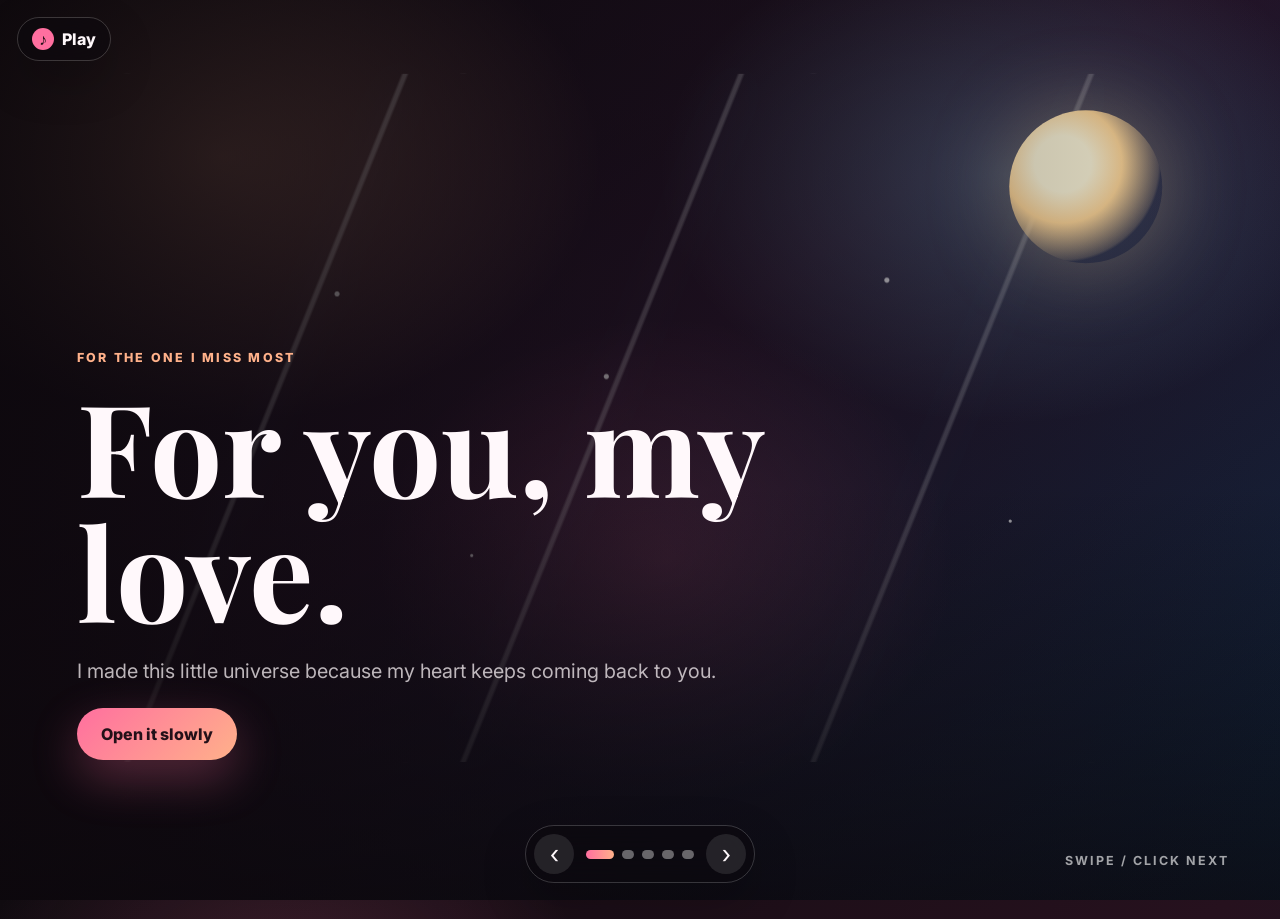
==== index.html @ dfc43c42 "Add files via upload" ====
﻿<!DOCTYPE html>
<html lang="en">
<head>
  <meta charset="UTF-8">
  <meta name="viewport" content="width=device-width, initial-scale=1.0">
  <title>For You, Across the Distance</title>
  <link rel="preconnect" href="https://fonts.googleapis.com">
  <link rel="preconnect" href="https://fonts.gstatic.com" crossorigin>
  <link href="https://fonts.googleapis.com/css2?family=Inter:wght@400;500;600;700;800&family=Playfair+Display:ital,wght@0,700;1,700&display=swap" rel="stylesheet">
  <link rel="stylesheet" href="styles.css">
</head>
<body>
  <audio id="loveSong" src="assets/audio/bg-music.mp3" preload="auto" autoplay loop playsinline></audio>

  <div class="sky" aria-hidden="true">
    <span></span><span></span><span></span><span></span><span></span><span></span>
  </div>

  <button class="music-toggle" id="musicToggle" type="button" aria-label="Play music">
    <span class="music-icon">♪</span>
    <span id="musicText">Play</span>
  </button>

  <main class="story" id="story">
    <section class="page hero is-active" data-page="0" aria-label="Opening">
      <div class="hero-bg" role="img" aria-label="Animated night sky for a long distance love letter"></div>
      <div class="hero-shade"></div>
      <div class="hero-copy reveal">
        <p class="kicker">for the one i miss most</p>
        <h1>For you, my love.</h1>
        <p class="lead">I made this little universe because my heart keeps coming back to you.</p>
        <button class="primary" id="startBtn" type="button">Open it slowly</button>
      </div>
      <div class="scroll-cue">swipe / click next</div>
    </section>

    <section class="page distance" data-page="1" aria-label="Distance">
      <div class="page-inner split">
        <div class="copy-block reveal">
          <p class="kicker">page 01</p>
          <h2>Distance is just a number trying too hard.</h2>
          <p>I still look for you in small parts of my day: in songs, in late-night messages, and in the quiet seconds before your name lights up my screen.</p>
        </div>
        <div class="orbit-stage reveal delay-1" aria-hidden="true">
          <div class="planet left">me</div>
          <div class="orbit-line"></div>
          <div class="planet right">you</div>
          <div class="signal s1"></div>
          <div class="signal s2"></div>
          <div class="signal s3"></div>
          <p class="orbit-note">two places, one feeling</p>
        </div>
      </div>
    </section>

    <section class="page gallery" data-page="2" aria-label="Memories">
      <div class="page-inner">
        <div class="copy-block narrow reveal">
          <p class="kicker">page 02</p>
          <h2>I keep the little moments close.</h2>
          <p>Not because every photo is perfect, but because every version of you gives me one more reason to smile first.</p>
        </div>
        <div class="photo-rail reveal delay-1">
          <figure><img src="assets/photos/story-intro.jpg" alt="First memory"><figcaption>the moment I started feeling sure</figcaption></figure>
          <figure><img src="assets/photos/story-strip-1.jpg" alt="Second memory"><figcaption>the one I keep replaying</figcaption></figure>
          <figure><img src="assets/photos/story-strip-2.jpg" alt="Third memory"><figcaption>the one that makes distance softer</figcaption></figure>
          <figure><img src="assets/photos/story-strip-3.jpg" alt="Fourth memory"><figcaption>the one I want to repeat</figcaption></figure>
        </div>
      </div>
    </section>

    <section class="page reasons" data-page="3" aria-label="Reasons">
      <div class="page-inner split reverse">
        <div class="reason-wheel reveal" aria-hidden="true">
          <span>your laugh</span>
          <span>your texts</span>
          <span>your stories</span>
          <span>your care</span>
          <span>your randomness</span>
          <span>your presence</span>
        </div>
        <div class="copy-block reveal delay-1">
          <p class="kicker">page 03</p>
          <h2>I like you even when loving from far away is not easy.</h2>
          <p>I like the way you show up. The way you turn an ordinary day into something warmer. The way your name makes every notification feel different.</p>
        </div>
      </div>
    </section>

    <section class="page proposal" data-page="4" aria-label="Question">
      <div class="proposal-bg" aria-hidden="true"></div>
      <div class="final-copy reveal">
        <p class="kicker">last page</p>
        <h2>So... can I be the person who loves you a little more seriously?</h2>
        <p>From far away for now, until one day the distance becomes a memory.</p>
        <div class="answer-row">
          <button class="yes" id="yesBtn" type="button">Yes</button>
          <button class="no" id="noBtn" type="button">Let me think</button>
        </div>
        <p class="answer" id="answerText" aria-live="polite"></p>
      </div>
    </section>
  </main>

  <nav class="pager" aria-label="Page navigation">
    <button class="nav-btn" id="prevBtn" type="button" aria-label="Previous page">‹</button>
    <div class="dots" id="dots"></div>
    <button class="nav-btn" id="nextBtn" type="button" aria-label="Next page">›</button>
  </nav>

  <script src="script.js" defer></script>
</body>
</html>
---- styles.css ----
﻿:root {
  --bg: #100b10;
  --ink: #fff8fb;
  --muted: rgba(255, 248, 251, 0.72);
  --line: rgba(255, 248, 251, 0.2);
  --rose: #ff6f9f;
  --peach: #ffb18a;
  --blue: #8ed8ff;
  --shadow: rgba(0, 0, 0, 0.38);
}

* { box-sizing: border-box; }

html,
body {
  min-height: 100%;
  margin: 0;
}

body {
  overflow: hidden;
  font-family: Inter, "Segoe UI", sans-serif;
  color: var(--ink);
  background:
    radial-gradient(circle at 22% 18%, rgba(255, 111, 159, 0.2), transparent 26%),
    radial-gradient(circle at 78% 74%, rgba(142, 216, 255, 0.16), transparent 28%),
    linear-gradient(145deg, #100b10 0%, #26111e 48%, #151b2d 100%);
}

button {
  border: 0;
  font: inherit;
  color: inherit;
  cursor: pointer;
}

img {
  display: block;
  width: 100%;
  height: 100%;
  object-fit: cover;
}

.sky {
  position: fixed;
  inset: 0;
  overflow: hidden;
  pointer-events: none;
  z-index: 1;
}

.sky span {
  position: absolute;
  width: 7px;
  height: 7px;
  border-radius: 999px;
  background: rgba(255, 255, 255, 0.72);
  box-shadow: 0 0 22px rgba(255, 180, 210, 0.9);
  animation: drift 15s linear infinite;
}

.sky span:nth-child(1) { left: 9%; top: 84%; animation-duration: 17s; }
.sky span:nth-child(2) { left: 26%; top: 72%; animation-duration: 20s; animation-delay: -4s; }
.sky span:nth-child(3) { left: 43%; top: 92%; animation-duration: 18s; animation-delay: -7s; }
.sky span:nth-child(4) { left: 62%; top: 80%; animation-duration: 22s; animation-delay: -2s; }
.sky span:nth-child(5) { left: 78%; top: 88%; animation-duration: 19s; animation-delay: -10s; }
.sky span:nth-child(6) { left: 91%; top: 74%; animation-duration: 24s; animation-delay: -5s; }

.story {
  position: relative;
  z-index: 2;
  width: 100vw;
  height: 100svh;
}

.page {
  position: absolute;
  inset: 0;
  display: grid;
  place-items: center;
  padding: clamp(24px, 4vw, 60px);
  opacity: 0;
  visibility: hidden;
  transform: translateY(26px) scale(0.985);
  transition: opacity 700ms ease, transform 800ms cubic-bezier(0.2, 0.8, 0.2, 1), visibility 700ms;
  overflow: hidden;
}

.page.is-active {
  opacity: 1;
  visibility: visible;
  transform: translateY(0) scale(1);
}

.page-inner {
  width: min(1120px, 100%);
  display: grid;
  gap: clamp(28px, 5vw, 78px);
  align-items: center;
}

.split { grid-template-columns: minmax(0, 0.9fr) minmax(320px, 1.1fr); }
.reverse { grid-template-columns: minmax(320px, 1.05fr) minmax(0, 0.95fr); }

.hero {
  place-items: end start;
  padding: clamp(26px, 6vw, 84px);
}

.hero-bg,
.hero-shade,
.proposal-bg {
  position: absolute;
  inset: 0;
}

.hero-bg {
  background:
    radial-gradient(ellipse at 18% 18%, rgba(255, 177, 138, 0.34), transparent 25%),
    radial-gradient(ellipse at 78% 20%, rgba(142, 216, 255, 0.28), transparent 24%),
    radial-gradient(ellipse at 52% 62%, rgba(255, 111, 159, 0.2), transparent 30%),
    linear-gradient(145deg, #100b10 0%, #251429 46%, #0d2740 100%);
  transform: scale(1.02);
  animation: sky-breathe 18s ease-in-out infinite alternate;
}

.hero-bg::before {
  content: "";
  position: absolute;
  inset: 9% 7% 16%;
  background:
    linear-gradient(112deg, transparent 0 23%, rgba(255,255,255,0.42) 23.2% 23.4%, transparent 23.6% 47%, rgba(255,255,255,0.34) 47.2% 47.4%, transparent 47.6% 72%, rgba(255,255,255,0.28) 72.2% 72.4%, transparent 72.6%),
    radial-gradient(circle at 23% 32%, #fff 0 2px, transparent 3px),
    radial-gradient(circle at 47% 44%, #fff 0 2px, transparent 3px),
    radial-gradient(circle at 72% 30%, #fff 0 2px, transparent 3px),
    radial-gradient(circle at 35% 70%, #fff 0 1px, transparent 2px),
    radial-gradient(circle at 83% 65%, #fff 0 1px, transparent 2px);
  opacity: 0.72;
  filter: drop-shadow(0 0 20px rgba(142, 216, 255, 0.45));
  animation: constellation 9s ease-in-out infinite alternate;
}

.hero-bg::after {
  content: "";
  position: absolute;
  right: 10%;
  top: 13%;
  width: clamp(72px, 12vw, 150px);
  aspect-ratio: 1;
  border-radius: 50%;
  background: radial-gradient(circle at 35% 35%, #fff9dc 0 20%, #ffd89a 42%, rgba(255,216,154,0.18) 68%, transparent 70%);
  box-shadow: 0 0 80px rgba(255, 216, 154, 0.34);
}

.hero-shade {
  background:
    linear-gradient(90deg, rgba(11, 7, 11, 0.82) 0%, rgba(11, 7, 11, 0.46) 45%, rgba(11, 7, 11, 0.08) 100%),
    linear-gradient(0deg, rgba(11, 7, 11, 0.7), transparent 46%);
}

.hero-copy,
.final-copy,
.copy-block {
  position: relative;
  z-index: 2;
}

.hero-copy {
  width: min(720px, calc(100vw - 64px));
  padding-bottom: clamp(42px, 7vh, 80px);
}

.kicker {
  margin: 0 0 14px;
  color: var(--peach);
  font-size: 0.78rem;
  font-weight: 800;
  letter-spacing: 0.18em;
  text-transform: uppercase;
}

h1,
h2 {
  margin: 0;
  max-width: 940px;
  font-family: "Playfair Display", Georgia, serif;
  font-weight: 700;
  line-height: 0.98;
  letter-spacing: 0;
}

h1 { font-size: clamp(3.1rem, 10vw, 8.6rem); }
h2 { font-size: clamp(2.2rem, 5.9vw, 5.8rem); }

p {
  font-size: clamp(1rem, 1.55vw, 1.24rem);
  line-height: 1.75;
}

.lead,
.copy-block p,
.final-copy p {
  max-width: 650px;
  color: var(--muted);
}

.primary,
.yes,
.no {
  min-height: 52px;
  padding: 0 24px;
  border-radius: 999px;
  transition: transform 220ms ease, background 220ms ease, box-shadow 220ms ease, opacity 220ms ease;
}

.primary,
.yes {
  background: linear-gradient(135deg, var(--rose), var(--peach));
  color: #231018;
  font-weight: 800;
  box-shadow: 0 18px 48px rgba(255, 111, 159, 0.3);
}

.primary:hover,
.yes:hover {
  transform: translateY(-3px) scale(1.02);
  box-shadow: 0 24px 58px rgba(255, 111, 159, 0.4);
}

.no {
  background: rgba(255, 255, 255, 0.1);
  outline: 1px solid var(--line);
  backdrop-filter: blur(16px);
}

.scroll-cue {
  position: absolute;
  right: clamp(22px, 4vw, 64px);
  bottom: 32px;
  color: rgba(255, 255, 255, 0.62);
  font-size: 0.78rem;
  font-weight: 700;
  letter-spacing: 0.16em;
  text-transform: uppercase;
  animation: cue 1.8s ease-in-out infinite;
}

.orbit-stage {
  position: relative;
  min-height: min(66vh, 560px);
  border-top: 1px solid var(--line);
  border-bottom: 1px solid var(--line);
}

.planet {
  position: absolute;
  top: 50%;
  width: clamp(90px, 13vw, 144px);
  aspect-ratio: 1;
  display: grid;
  place-items: center;
  border-radius: 999px;
  background: rgba(255, 255, 255, 0.1);
  outline: 1px solid rgba(255, 255, 255, 0.22);
  box-shadow: inset 0 0 32px rgba(255, 255, 255, 0.1), 0 22px 60px var(--shadow);
  font-weight: 900;
  transform: translateY(-50%);
}

.planet.left { left: 4%; background: radial-gradient(circle at 35% 30%, #ffd1df, #ff6f9f 62%, #772c55); }
.planet.right { right: 4%; background: radial-gradient(circle at 35% 30%, #e4f7ff, #8ed8ff 62%, #24486b); }

.orbit-line {
  position: absolute;
  left: 15%;
  right: 15%;
  top: 50%;
  height: 1px;
  background: linear-gradient(90deg, transparent, rgba(255, 255, 255, 0.58), transparent);
}

.signal {
  position: absolute;
  top: calc(50% - 7px);
  left: 18%;
  width: 14px;
  height: 14px;
  border-radius: 999px;
  background: #fff;
  box-shadow: 0 0 28px var(--blue);
  animation: signal 3.4s ease-in-out infinite;
}

.signal.s2 { animation-delay: 0.8s; }
.signal.s3 { animation-delay: 1.6s; }

.orbit-note {
  position: absolute;
  left: 50%;
  bottom: 12%;
  margin: 0;
  transform: translateX(-50%);
  white-space: nowrap;
  color: rgba(255, 255, 255, 0.72);
  font-weight: 700;
}

.narrow { max-width: 780px; }

.photo-rail {
  display: grid;
  grid-template-columns: repeat(4, minmax(170px, 1fr));
  gap: clamp(12px, 2vw, 22px);
  width: 100%;
  perspective: 1000px;
}

.photo-rail figure {
  position: relative;
  height: clamp(260px, 42vh, 480px);
  margin: 0;
  overflow: hidden;
  border-radius: 28px;
  box-shadow: 0 30px 70px var(--shadow);
  transform: translateY(var(--lift, 0)) rotate(var(--tilt, 0deg));
  transition: transform 500ms ease, filter 500ms ease;
}

.photo-rail figure:nth-child(1) { --lift: 22px; --tilt: -3deg; }
.photo-rail figure:nth-child(2) { --lift: -12px; --tilt: 2deg; }
.photo-rail figure:nth-child(3) { --lift: 32px; --tilt: -1deg; }
.photo-rail figure:nth-child(4) { --lift: -4px; --tilt: 3deg; }

.photo-rail figure:hover {
  transform: translateY(-18px) rotate(0deg) scale(1.03);
  z-index: 2;
}

.photo-rail figcaption {
  position: absolute;
  left: 16px;
  right: 16px;
  bottom: 16px;
  padding: 12px 14px;
  border-radius: 18px;
  background: rgba(10, 8, 12, 0.58);
  color: rgba(255, 255, 255, 0.86);
  font-size: 0.9rem;
  font-weight: 700;
  backdrop-filter: blur(12px);
}

.reason-wheel {
  position: relative;
  width: min(70vmin, 540px);
  aspect-ratio: 1;
  margin: auto;
  border-radius: 50%;
  border: 1px solid var(--line);
  animation: slow-spin 24s linear infinite;
}

.reason-wheel::before {
  content: "you";
  position: absolute;
  inset: 27%;
  display: grid;
  place-items: center;
  border-radius: 50%;
  background: radial-gradient(circle, rgba(255, 111, 159, 0.38), rgba(255, 255, 255, 0.08));
  font-family: "Playfair Display", Georgia, serif;
  font-size: clamp(2rem, 5vw, 4rem);
  font-weight: 700;
  box-shadow: 0 0 80px rgba(255, 111, 159, 0.22);
}

.reason-wheel span {
  position: absolute;
  left: 50%;
  top: 50%;
  padding: 10px 14px;
  border-radius: 999px;
  background: rgba(255, 255, 255, 0.1);
  outline: 1px solid var(--line);
  font-weight: 800;
  white-space: nowrap;
  transform: rotate(var(--a)) translateX(220px) rotate(calc(-1 * var(--a)));
}

.reason-wheel span:nth-child(1) { --a: 0deg; }
.reason-wheel span:nth-child(2) { --a: 60deg; }
.reason-wheel span:nth-child(3) { --a: 120deg; }
.reason-wheel span:nth-child(4) { --a: 180deg; }
.reason-wheel span:nth-child(5) { --a: 240deg; }
.reason-wheel span:nth-child(6) { --a: 300deg; }

.proposal { text-align: center; }

.proposal-bg {
  background:
    radial-gradient(ellipse at 50% 30%, rgba(255, 111, 159, 0.36), transparent 28%),
    radial-gradient(ellipse at 75% 72%, rgba(142, 216, 255, 0.24), transparent 30%),
    linear-gradient(145deg, #150a12 0%, #2a1333 48%, #081d2f 100%);
  filter: saturate(1.12);
  transform: scale(1.04);
  animation: sky-breathe 20s ease-in-out infinite alternate;
}

.final-copy {
  width: min(920px, 100%);
  display: grid;
  justify-items: center;
}

.answer-row {
  position: relative;
  width: min(420px, 100%);
  min-height: 74px;
  display: flex;
  align-items: center;
  justify-content: center;
  gap: 14px;
  margin-top: 20px;
}

.answer {
  min-height: 34px;
  margin: 10px 0 0;
  color: #ffe2ec;
  font-weight: 800;
}

.music-toggle,
.pager {
  position: fixed;
  z-index: 5;
  display: flex;
  align-items: center;
  background: rgba(12, 8, 14, 0.54);
  outline: 1px solid rgba(255, 255, 255, 0.18);
  backdrop-filter: blur(18px);
  box-shadow: 0 18px 48px rgba(0, 0, 0, 0.22);
}

.music-toggle {
  top: 18px;
  left: 18px;
  right: auto;
  gap: 8px;
  height: 42px;
  padding: 0 14px;
  border-radius: 999px;
  font-weight: 800;
}

.music-icon {
  display: inline-grid;
  place-items: center;
  width: 22px;
  height: 22px;
  border-radius: 50%;
  background: var(--rose);
  color: #211016;
}

.music-toggle.is-playing .music-icon { animation: pulse 1.1s ease-in-out infinite; }

.pager {
  left: 50%;
  bottom: 18px;
  gap: 12px;
  padding: 8px;
  border-radius: 999px;
  transform: translateX(-50%);
}

.nav-btn {
  width: 40px;
  height: 40px;
  border-radius: 50%;
  background: rgba(255, 255, 255, 0.1);
  font-size: 1.6rem;
  line-height: 1;
}

.dots {
  display: flex;
  gap: 8px;
}

.dot {
  width: 9px;
  height: 9px;
  border-radius: 999px;
  background: rgba(255, 255, 255, 0.38);
  transition: width 260ms ease, background 260ms ease;
}

.dot.is-active {
  width: 28px;
  background: linear-gradient(90deg, var(--rose), var(--peach));
}

.reveal {
  opacity: 0;
  transform: translateY(24px);
}

.page.is-active .reveal { animation: reveal 760ms cubic-bezier(0.2, 0.8, 0.2, 1) forwards; }
.page.is-active .delay-1 { animation-delay: 180ms; }

@keyframes reveal { to { opacity: 1; transform: translateY(0); } }

@keyframes drift {
  from { transform: translate3d(0, 0, 0) scale(0.7); opacity: 0; }
  15% { opacity: 1; }
  to { transform: translate3d(-12vw, -105vh, 0) scale(1.25); opacity: 0; }
}

@keyframes sky-breathe { to { transform: scale(1.12) translate3d(1.5%, -1.5%, 0); } }

@keyframes constellation {
  0% { transform: translate3d(-8px, 6px, 0) scale(0.98); opacity: 0.48; }
  100% { transform: translate3d(10px, -8px, 0) scale(1.03); opacity: 0.82; }
}

@keyframes signal {
  0% { left: 17%; opacity: 0; transform: scale(0.65); }
  18% { opacity: 1; }
  82% { opacity: 1; }
  100% { left: 80%; opacity: 0; transform: scale(1.1); }
}

@keyframes slow-spin { to { transform: rotate(360deg); } }
@keyframes cue { 50% { transform: translateY(8px); opacity: 0.42; } }
@keyframes pulse { 50% { transform: scale(1.12); } }

@media (max-width: 840px) {
  .page { padding: 24px 18px 92px; }
  .hero { padding: 28px 20px 96px; }
  .hero-shade { background: linear-gradient(0deg, rgba(11, 7, 11, 0.84) 0%, rgba(11, 7, 11, 0.46) 70%, rgba(11, 7, 11, 0.24) 100%); }
  .split,
  .reverse { grid-template-columns: 1fr; }
  .orbit-stage { min-height: 320px; }
  .photo-rail { grid-template-columns: repeat(2, minmax(0, 1fr)); }
  .photo-rail figure { height: min(32vh, 230px); border-radius: 22px; }
  .photo-rail figure:nth-child(n) { --lift: 0; --tilt: 0deg; }
  .reason-wheel { width: min(84vw, 380px); }
  .reason-wheel span { font-size: 0.8rem; transform: rotate(var(--a)) translateX(155px) rotate(calc(-1 * var(--a))); }
  .scroll-cue { left: 22px; right: auto; }
}

@media (max-width: 460px) {
  .music-toggle {
    top: 12px;
    left: 12px;
    height: 38px;
    padding: 0 12px;
    max-width: calc(100vw - 24px);
  }

  .music-icon { width: 20px; height: 20px; }
  .hero-copy { width: min(326px, calc(100vw - 64px)); }
  h1 { font-size: clamp(2.55rem, 13vw, 3.75rem); }
  h2 { font-size: clamp(2.05rem, 11vw, 3.25rem); }
  p { font-size: 0.98rem; line-height: 1.62; }
  .photo-rail { gap: 10px; }
  .photo-rail figcaption { left: 10px; right: 10px; bottom: 10px; font-size: 0.75rem; }
  .planet { width: 82px; }
  .answer-row { min-height: 112px; align-items: flex-start; flex-wrap: wrap; }
}

@media (prefers-reduced-motion: reduce) {
  *,
  *::before,
  *::after {
    animation-duration: 0.001ms !important;
    animation-iteration-count: 1 !important;
    scroll-behavior: auto !important;
    transition-duration: 0.001ms !important;
  }
}
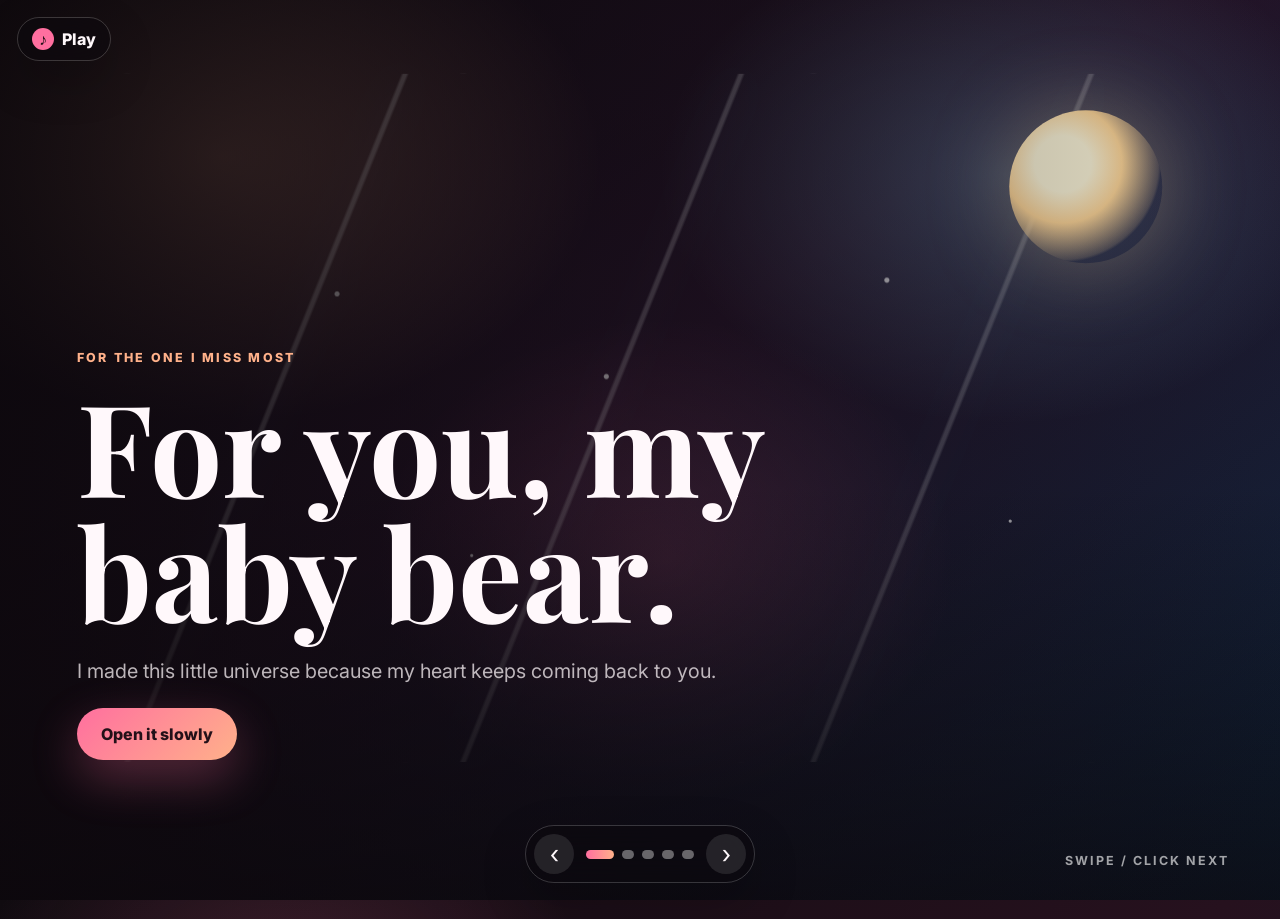
==== commit 5d978244: "Update index.html" ====
--- a/index.html
+++ b/index.html
@@ -1,115 +1,115 @@
-﻿<!DOCTYPE html>
-<html lang="en">
-<head>
-  <meta charset="UTF-8">
-  <meta name="viewport" content="width=device-width, initial-scale=1.0">
-  <title>For You, Across the Distance</title>
-  <link rel="preconnect" href="https://fonts.googleapis.com">
-  <link rel="preconnect" href="https://fonts.gstatic.com" crossorigin>
-  <link href="https://fonts.googleapis.com/css2?family=Inter:wght@400;500;600;700;800&family=Playfair+Display:ital,wght@0,700;1,700&display=swap" rel="stylesheet">
-  <link rel="stylesheet" href="styles.css">
-</head>
-<body>
-  <audio id="loveSong" src="assets/audio/bg-music.mp3" preload="auto" autoplay loop playsinline></audio>
-
-  <div class="sky" aria-hidden="true">
-    <span></span><span></span><span></span><span></span><span></span><span></span>
-  </div>
-
-  <button class="music-toggle" id="musicToggle" type="button" aria-label="Play music">
-    <span class="music-icon">♪</span>
-    <span id="musicText">Play</span>
-  </button>
-
-  <main class="story" id="story">
-    <section class="page hero is-active" data-page="0" aria-label="Opening">
-      <div class="hero-bg" role="img" aria-label="Animated night sky for a long distance love letter"></div>
-      <div class="hero-shade"></div>
-      <div class="hero-copy reveal">
-        <p class="kicker">for the one i miss most</p>
-        <h1>For you, my love.</h1>
-        <p class="lead">I made this little universe because my heart keeps coming back to you.</p>
-        <button class="primary" id="startBtn" type="button">Open it slowly</button>
-      </div>
-      <div class="scroll-cue">swipe / click next</div>
-    </section>
-
-    <section class="page distance" data-page="1" aria-label="Distance">
-      <div class="page-inner split">
-        <div class="copy-block reveal">
-          <p class="kicker">page 01</p>
-          <h2>Distance is just a number trying too hard.</h2>
-          <p>I still look for you in small parts of my day: in songs, in late-night messages, and in the quiet seconds before your name lights up my screen.</p>
-        </div>
-        <div class="orbit-stage reveal delay-1" aria-hidden="true">
-          <div class="planet left">me</div>
-          <div class="orbit-line"></div>
-          <div class="planet right">you</div>
-          <div class="signal s1"></div>
-          <div class="signal s2"></div>
-          <div class="signal s3"></div>
-          <p class="orbit-note">two places, one feeling</p>
-        </div>
-      </div>
-    </section>
-
-    <section class="page gallery" data-page="2" aria-label="Memories">
-      <div class="page-inner">
-        <div class="copy-block narrow reveal">
-          <p class="kicker">page 02</p>
-          <h2>I keep the little moments close.</h2>
-          <p>Not because every photo is perfect, but because every version of you gives me one more reason to smile first.</p>
-        </div>
-        <div class="photo-rail reveal delay-1">
-          <figure><img src="assets/photos/story-intro.jpg" alt="First memory"><figcaption>the moment I started feeling sure</figcaption></figure>
-          <figure><img src="assets/photos/story-strip-1.jpg" alt="Second memory"><figcaption>the one I keep replaying</figcaption></figure>
-          <figure><img src="assets/photos/story-strip-2.jpg" alt="Third memory"><figcaption>the one that makes distance softer</figcaption></figure>
-          <figure><img src="assets/photos/story-strip-3.jpg" alt="Fourth memory"><figcaption>the one I want to repeat</figcaption></figure>
-        </div>
-      </div>
-    </section>
-
-    <section class="page reasons" data-page="3" aria-label="Reasons">
-      <div class="page-inner split reverse">
-        <div class="reason-wheel reveal" aria-hidden="true">
-          <span>your laugh</span>
-          <span>your texts</span>
-          <span>your stories</span>
-          <span>your care</span>
-          <span>your randomness</span>
-          <span>your presence</span>
-        </div>
-        <div class="copy-block reveal delay-1">
-          <p class="kicker">page 03</p>
-          <h2>I like you even when loving from far away is not easy.</h2>
-          <p>I like the way you show up. The way you turn an ordinary day into something warmer. The way your name makes every notification feel different.</p>
-        </div>
-      </div>
-    </section>
-
-    <section class="page proposal" data-page="4" aria-label="Question">
-      <div class="proposal-bg" aria-hidden="true"></div>
-      <div class="final-copy reveal">
-        <p class="kicker">last page</p>
-        <h2>So... can I be the person who loves you a little more seriously?</h2>
-        <p>From far away for now, until one day the distance becomes a memory.</p>
-        <div class="answer-row">
-          <button class="yes" id="yesBtn" type="button">Yes</button>
-          <button class="no" id="noBtn" type="button">Let me think</button>
-        </div>
-        <p class="answer" id="answerText" aria-live="polite"></p>
-      </div>
-    </section>
-  </main>
-
-  <nav class="pager" aria-label="Page navigation">
-    <button class="nav-btn" id="prevBtn" type="button" aria-label="Previous page">‹</button>
-    <div class="dots" id="dots"></div>
-    <button class="nav-btn" id="nextBtn" type="button" aria-label="Next page">›</button>
-  </nav>
-
-  <script src="script.js" defer></script>
-</body>
+﻿<!DOCTYPE html>
+<html lang="en">
+<head>
+  <meta charset="UTF-8">
+  <meta name="viewport" content="width=device-width, initial-scale=1.0">
+  <title>For You, Across the Distance</title>
+  <link rel="preconnect" href="https://fonts.googleapis.com">
+  <link rel="preconnect" href="https://fonts.gstatic.com" crossorigin>
+  <link href="https://fonts.googleapis.com/css2?family=Inter:wght@400;500;600;700;800&family=Playfair+Display:ital,wght@0,700;1,700&display=swap" rel="stylesheet">
+  <link rel="stylesheet" href="styles.css">
+</head>
+<body>
+  <audio id="loveSong" src="assets/audio/bg-music.mp3" preload="auto" autoplay loop playsinline></audio>
+
+  <div class="sky" aria-hidden="true">
+    <span></span><span></span><span></span><span></span><span></span><span></span>
+  </div>
+
+  <button class="music-toggle" id="musicToggle" type="button" aria-label="Play music">
+    <span class="music-icon">♪</span>
+    <span id="musicText">Play</span>
+  </button>
+
+  <main class="story" id="story">
+    <section class="page hero is-active" data-page="0" aria-label="Opening">
+      <div class="hero-bg" role="img" aria-label="Animated night sky for a long distance love letter"></div>
+      <div class="hero-shade"></div>
+      <div class="hero-copy reveal">
+        <p class="kicker">for the one i miss most</p>
+        <h1>For you, my baby bear.</h1>
+        <p class="lead">I made this little universe because my heart keeps coming back to you.</p>
+        <button class="primary" id="startBtn" type="button">Open it slowly</button>
+      </div>
+      <div class="scroll-cue">swipe / click next</div>
+    </section>
+
+    <section class="page distance" data-page="1" aria-label="Distance">
+      <div class="page-inner split">
+        <div class="copy-block reveal">
+          <p class="kicker">page 01</p>
+          <h2>Distance is just a number trying too hard.</h2>
+          <p>I still look for you in small parts of my day: in songs, in late-night messages, and in the quiet seconds before your name lights up my screen.</p>
+        </div>
+        <div class="orbit-stage reveal delay-1" aria-hidden="true">
+          <div class="planet left">me</div>
+          <div class="orbit-line"></div>
+          <div class="planet right">you</div>
+          <div class="signal s1"></div>
+          <div class="signal s2"></div>
+          <div class="signal s3"></div>
+          <p class="orbit-note">two places, one feeling</p>
+        </div>
+      </div>
+    </section>
+
+    <section class="page gallery" data-page="2" aria-label="Memories">
+      <div class="page-inner">
+        <div class="copy-block narrow reveal">
+          <p class="kicker">page 02</p>
+          <h2>I keep the little moments close.</h2>
+          <p>Not because every photo is perfect, but because every version of you gives me one more reason to smile first.</p>
+        </div>
+        <div class="photo-rail reveal delay-1">
+          <figure><img src="assets/photos/story-intro.png" alt="First memory"><figcaption>the moment I started feeling sure</figcaption></figure>
+          <figure><img src="assets/photos/story-strip-1.png" alt="Second memory"><figcaption>the one I keep replaying</figcaption></figure>
+          <figure><img src="assets/photos/story-strip-2.png" alt="Third memory"><figcaption>the one that makes distance softer</figcaption></figure>
+          <figure><img src="assets/photos/story-strip-3.png" alt="Fourth memory"><figcaption>the one I want to repeat</figcaption></figure>
+        </div>
+      </div>
+    </section>
+
+    <section class="page reasons" data-page="3" aria-label="Reasons">
+      <div class="page-inner split reverse">
+        <div class="reason-wheel reveal" aria-hidden="true">
+          <span>your laugh</span>
+          <span>your texts</span>
+          <span>your stories</span>
+          <span>your care</span>
+          <span>your randomness</span>
+          <span>your presence</span>
+        </div>
+        <div class="copy-block reveal delay-1">
+          <p class="kicker">page 03</p>
+          <h2>I like you even when loving from far away is not easy.</h2>
+          <p>I like the way you show up. The way you turn an ordinary day into something warmer. The way your name makes every notification feel different.</p>
+        </div>
+      </div>
+    </section>
+
+    <section class="page proposal" data-page="4" aria-label="Question">
+      <div class="proposal-bg" aria-hidden="true"></div>
+      <div class="final-copy reveal">
+        <p class="kicker">last page</p>
+        <h2>So... can I be the person who loves you a little more seriously?</h2>
+        <p>From far away for now, until one day the distance becomes a memory.</p>
+        <div class="answer-row">
+          <button class="yes" id="yesBtn" type="button">Yes</button>
+          <button class="no" id="noBtn" type="button">Let me think</button>
+        </div>
+        <p class="answer" id="answerText" aria-live="polite"></p>
+      </div>
+    </section>
+  </main>
+
+  <nav class="pager" aria-label="Page navigation">
+    <button class="nav-btn" id="prevBtn" type="button" aria-label="Previous page">‹</button>
+    <div class="dots" id="dots"></div>
+    <button class="nav-btn" id="nextBtn" type="button" aria-label="Next page">›</button>
+  </nav>
+
+  <script src="script.js" defer></script>
+</body>
 </html>
 
 
